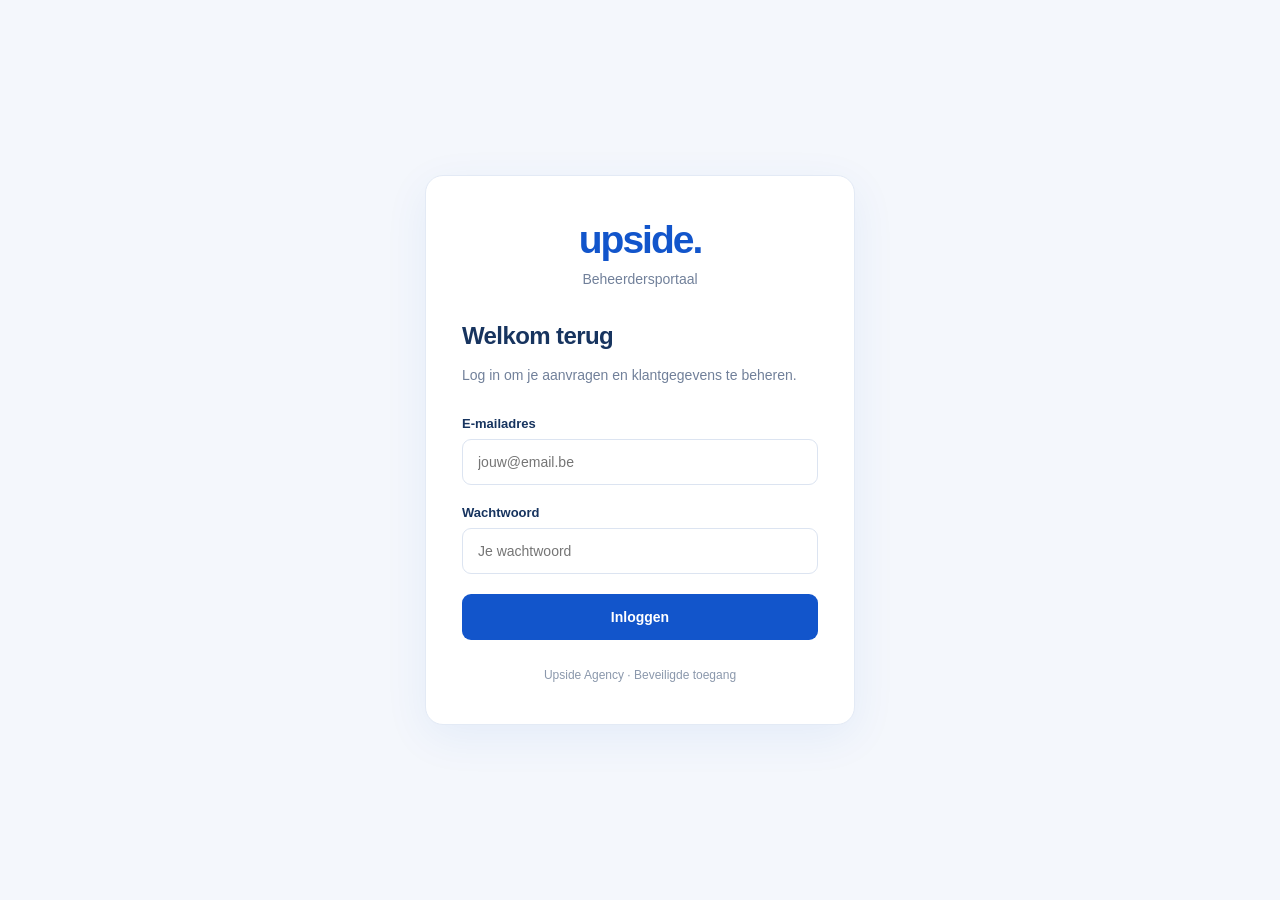
==== beheer/index.html @ b8862b99 "Add initial HTML structure for beheer portal" ====
<!DOCTYPE html>
<html lang="nl">
<head>
  <meta charset="UTF-8">
  <meta name="viewport" content="width=device-width, initial-scale=1.0">
  <meta name="robots" content="noindex, nofollow">
  <meta name="theme-color" content="#1255cb">

  <title>Beheer | Upside Agency</title>

  <style>
    * {
      box-sizing: border-box;
    }

    body {
      margin: 0;
      min-height: 100vh;
      font-family: Arial, Helvetica, sans-serif;
      background: #f4f7fc;
      color: #17345f;
    }

    .page {
      min-height: 100vh;
      display: flex;
      align-items: center;
      justify-content: center;
      padding: 24px;
    }

    .card {
      width: 100%;
      max-width: 430px;
      padding: 42px 36px;
      background: white;
      border: 1px solid #e3eaf5;
      border-radius: 18px;
      box-shadow: 0 12px 45px rgba(18, 85, 203, .07);
    }

    .brand {
      text-align: center;
      margin-bottom: 35px;
    }

    .logo {
      font-size: 39px;
      font-weight: 800;
      letter-spacing: -2px;
      color: #1255cb;
    }

    .brand p {
      margin: 9px 0 0;
      font-size: 14px;
      color: #71809a;
    }

    h1 {
      font-size: 24px;
      letter-spacing: -.6px;
      margin: 0 0 10px;
    }

    .description {
      font-size: 14px;
      line-height: 1.7;
      color: #71809a;
      margin-bottom: 28px;
    }

    label {
      display: block;
      margin-bottom: 8px;
      font-size: 13px;
      font-weight: 600;
    }

    input {
      width: 100%;
      padding: 14px 15px;
      margin-bottom: 20px;
      border: 1px solid #dce4f1;
      border-radius: 9px;
      background: #fff;
      font-size: 14px;
      color: #17345f;
      outline: none;
      transition: border-color .2s;
    }

    input:focus {
      border-color: #1255cb;
      box-shadow: 0 0 0 3px rgba(18, 85, 203, .08);
    }

    button {
      width: 100%;
      padding: 15px;
      border: 0;
      border-radius: 9px;
      background: #1255cb;
      color: white;
      font-size: 14px;
      font-weight: 700;
      cursor: pointer;
      transition: background .2s;
    }

    button:hover {
      background: #0c42a4;
    }

    button:disabled {
      opacity: .65;
      cursor: not-allowed;
    }

    .message {
      display: none;
      margin-top: 18px;
      padding: 13px;
      border-radius: 8px;
      background: #fff1f1;
      color: #a12626;
      font-size: 13px;
      line-height: 1.5;
    }

    .message.visible {
      display: block;
    }

    .footer {
      text-align: center;
      margin-top: 28px;
      color: #8b98ac;
      font-size: 12px;
    }

    .hidden {
      display: none !important;
    }

    .dashboard {
      width: 100%;
      max-width: 760px;
      background: white;
      border: 1px solid #e3eaf5;
      border-radius: 18px;
      padding: 36px;
    }

    .dashboard-header {
      display: flex;
      align-items: center;
      justify-content: space-between;
      gap: 20px;
      margin-bottom: 30px;
    }

    .dashboard-header .logo {
      font-size: 30px;
    }

    .logout {
      width: auto;
      padding: 11px 18px;
      background: #edf3ff;
      color: #1255cb;
    }

    .logout:hover {
      background: #dfeaff;
    }

    .welcome {
      padding: 28px;
      border-radius: 12px;
      background: #f4f7fc;
    }

    .welcome h1 {
      margin-bottom: 12px;
    }

    .welcome p {
      font-size: 14px;
      line-height: 1.7;
      color: #657794;
      margin: 0;
    }

    .email {
      margin-top: 15px !important;
      color: #1255cb !important;
      overflow-wrap: anywhere;
    }

    @media (max-width: 480px) {
      .card {
        padding: 34px 24px;
      }

      .dashboard {
        padding: 24px;
      }

      .dashboard-header {
        align-items: flex-start;
      }

      .welcome {
        padding: 22px;
      }
    }
  </style>
</head>

<body>

  <main class="page">

    <!-- LOGIN -->

    <section class="card hidden" id="loginScreen">

      <div class="brand">
        <div class="logo">upside.</div>
        <p>Beheerdersportaal</p>
      </div>

      <h1>Welkom terug</h1>

      <p class="description">
        Log in om je aanvragen en klantgegevens
        te beheren.
      </p>

      <form id="loginForm">

        <label for="email">E-mailadres</label>

        <input
          type="email"
          id="email"
          name="email"
          placeholder="jouw@email.be"
          autocomplete="username"
          required
        >

        <label for="password">Wachtwoord</label>

        <input
          type="password"
          id="password"
          name="password"
          placeholder="Je wachtwoord"
          autocomplete="current-password"
          required
        >

        <button type="submit" id="loginButton">
          Inloggen
        </button>

        <div
          class="message"
          id="loginMessage"
          role="alert"
        ></div>

      </form>

      <div class="footer">
        Upside Agency · Beveiligde toegang
      </div>

    </section>

    <!-- DASHBOARD -->

    <section class="dashboard hidden" id="dashboardScreen">

      <div class="dashboard-header">

        <div class="logo">upside.</div>

        <button
          type="button"
          class="logout"
          id="logoutButton"
        >
          Uitloggen
        </button>

      </div>

      <div class="welcome">

        <h1>Welkom in je dashboard</h1>

        <p>
          Je bent succesvol ingelogd op het
          beheerdersportaal van Upside Agency.
        </p>

        <p class="email" id="adminEmail"></p>

      </div>

      <div class="footer">
        Klantaanvragen en formulierbeheer
        worden in de volgende stap toegevoegd.
      </div>

    </section>

  </main>

  <script>
    "use strict";

    const loginScreen =
      document.getElementById("loginScreen");

    const dashboardScreen =
      document.getElementById("dashboardScreen");

    const loginForm =
      document.getElementById("loginForm");

    const loginButton =
      document.getElementById("loginButton");

    const loginMessage =
      document.getElementById("loginMessage");

    const adminEmail =
      document.getElementById("adminEmail");

    const logoutButton =
      document.getElementById("logoutButton");

    function showLogin() {
      loginScreen.classList.remove("hidden");
      dashboardScreen.classList.add("hidden");
    }

    function showDashboard(email) {
      loginScreen.classList.add("hidden");
      dashboardScreen.classList.remove("hidden");
      adminEmail.textContent = email || "";
    }

    function showError(message) {
      loginMessage.textContent = message;
      loginMessage.classList.add("visible");
    }

    function clearError() {
      loginMessage.textContent = "";
      loginMessage.classList.remove("visible");
    }

    // Controleer of er al een sessie bestaat.
    async function checkSession() {
      try {
        const response = await fetch(
          "/api/admin/me",
          {
            method: "GET",
            credentials: "same-origin",
            cache: "no-store"
          }
        );

        if (!response.ok) {
          showLogin();
          return;
        }

        const data = await response.json();

        if (data.authenticated === true) {
          showDashboard(data.email);
        } else {
          showLogin();
        }

      } catch (error) {
        showLogin();
        showError(
          "Verbinding mislukt. Probeer het opnieuw."
        );
      }
    }

    // Inloggen
    loginForm.addEventListener(
      "submit",
      async function(event) {
        event.preventDefault();

        clearError();

        loginButton.disabled = true;
        loginButton.textContent = "Even wachten...";

        const email =
          document.getElementById("email").value.trim();

        const password =
          document.getElementById("password").value;

        try {
          const response = await fetch(
            "/api/admin/login",
            {
              method: "POST",
              credentials: "same-origin",
              headers: {
                "Content-Type": "application/json"
              },
              body: JSON.stringify({
                email,
                password
              })
            }
          );

          const data = await response.json();

          if (!response.ok) {
            throw new Error(
              data.error || "Inloggen mislukt"
            );
          }

          document.getElementById("password").value = "";

          await checkSession();

        } catch (error) {
          showError(
            error.message || "Inloggen mislukt"
          );

        } finally {
          loginButton.disabled = false;
          loginButton.textContent = "Inloggen";
        }
      }
    );

    // Uitloggen
    logoutButton.addEventListener(
      "click",
      async function() {
        logoutButton.disabled = true;

        try {
          const response = await fetch(
            "/api/admin/logout",
            {
              method: "POST",
              credentials: "same-origin"
            }
          );

          if (!response.ok) {
            throw new Error("Uitloggen mislukt");
          }

          loginForm.reset();
          clearError();
          showLogin();

        } catch (error) {
          alert(
            "Uitloggen mislukt. Probeer opnieuw."
          );

        } finally {
          logoutButton.disabled = false;
        }
      }
    );

    checkSession();
  </script>

</body>
</html>
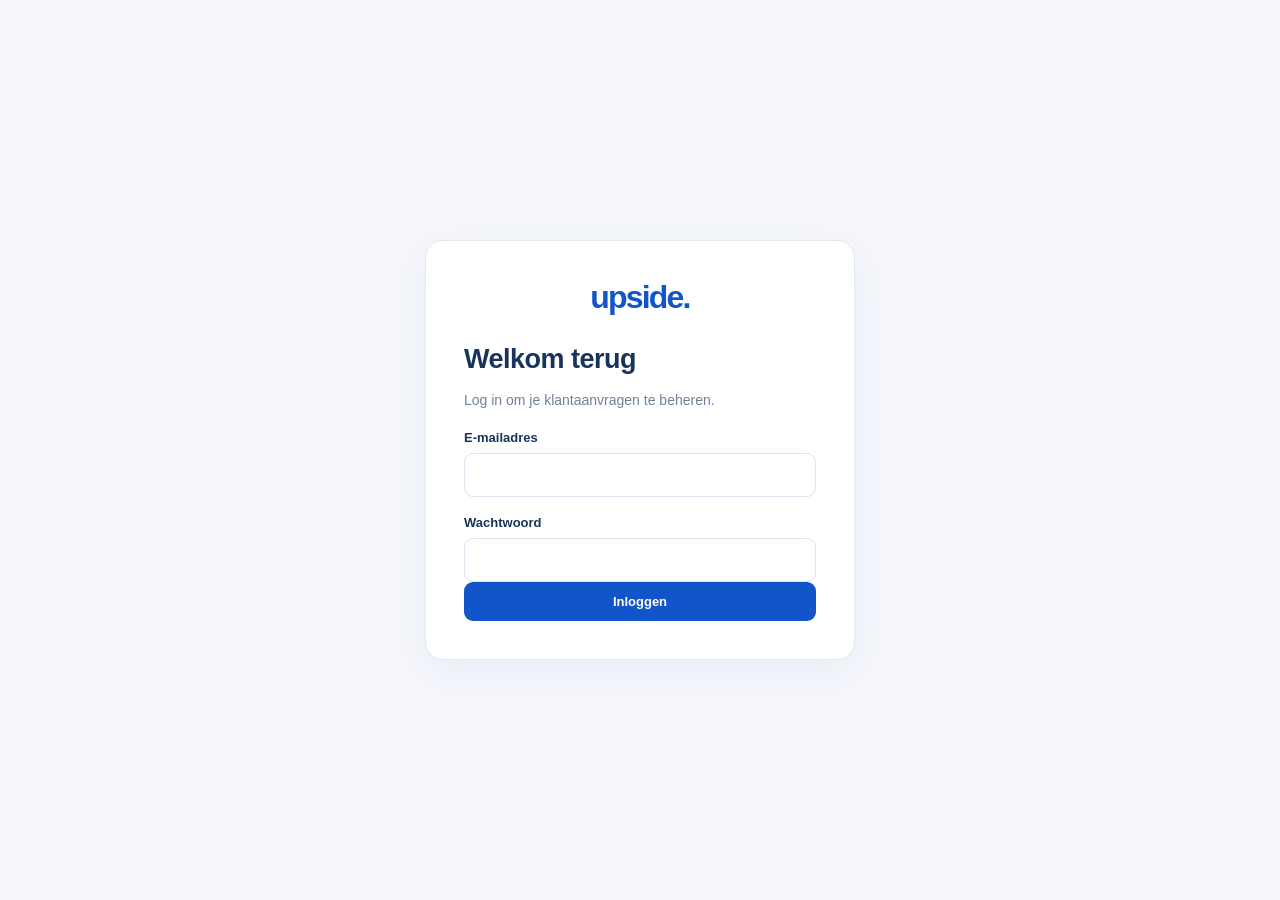
==== commit b3f530c0: "Update print statement from 'Hello' to 'Goodbye'" ====
--- a/beheer/index.html
+++ b/beheer/index.html
@@ -3,380 +3,742 @@
 <html lang="nl">
 <head>
   <meta charset="UTF-8">
-  <meta name="viewport" content="width=device-width, initial-scale=1.0">
+  <meta name="viewport" content="width=device-width, initial-scale=1">
   <meta name="robots" content="noindex, nofollow">
   <meta name="theme-color" content="#1255cb">
-
-  <title>Beheer | Upside Agency</title>
+  <title>Dashboard | Upside Agency</title>
 
   <style>
-    * {
-      box-sizing: border-box;
-    }
+    :root {
+      --blue: #1255cb;
+      --blue-dark: #0d419f;
+      --blue-light: #edf4ff;
+      --bg: #f5f7fc;
+      --white: #fff;
+      --ink: #18345c;
+      --muted: #71819b;
+      --line: #e2e9f3;
+      --green: #147d55;
+      --orange: #a86616;
+    }
+
+    * { box-sizing: border-box; }
 
     body {
       margin: 0;
-      min-height: 100vh;
       font-family: Arial, Helvetica, sans-serif;
-      background: #f4f7fc;
-      color: #17345f;
-    }
-
-    .page {
+      background: var(--bg);
+      color: var(--ink);
+    }
+
+    button, input, select, textarea {
+      font: inherit;
+    }
+
+    button { cursor: pointer; }
+
+    button:disabled {
+      opacity: .55;
+      cursor: not-allowed;
+    }
+
+    .hidden { display: none !important; }
+
+    .login-page {
       min-height: 100vh;
       display: flex;
       align-items: center;
       justify-content: center;
-      padding: 24px;
-    }
-
-    .card {
+      padding: 20px;
+    }
+
+    .login-card {
       width: 100%;
       max-width: 430px;
-      padding: 42px 36px;
       background: white;
-      border: 1px solid #e3eaf5;
+      border: 1px solid var(--line);
       border-radius: 18px;
-      box-shadow: 0 12px 45px rgba(18, 85, 203, .07);
-    }
-
-    .brand {
+      padding: 38px;
+      box-shadow: 0 12px 40px rgba(20,60,130,.06);
+    }
+
+    .logo {
+      color: var(--blue);
+      font-size: 32px;
+      font-weight: 800;
+      letter-spacing: -1.8px;
+    }
+
+    .login-card .logo {
       text-align: center;
-      margin-bottom: 35px;
-    }
-
-    .logo {
-      font-size: 39px;
-      font-weight: 800;
-      letter-spacing: -2px;
-      color: #1255cb;
-    }
-
-    .brand p {
-      margin: 9px 0 0;
+      margin-bottom: 28px;
+    }
+
+    h1, h2, h3 { letter-spacing: -.5px; }
+
+    h1 {
+      font-size: 27px;
+      margin: 0 0 8px;
+    }
+
+    h2 {
+      font-size: 20px;
+      margin: 0;
+    }
+
+    .muted {
+      color: var(--muted);
+      line-height: 1.6;
       font-size: 14px;
-      color: #71809a;
-    }
-
-    h1 {
-      font-size: 24px;
-      letter-spacing: -.6px;
-      margin: 0 0 10px;
-    }
-
-    .description {
-      font-size: 14px;
-      line-height: 1.7;
-      color: #71809a;
-      margin-bottom: 28px;
     }
 
     label {
       display: block;
-      margin-bottom: 8px;
       font-size: 13px;
-      font-weight: 600;
-    }
-
-    input {
+      font-weight: 700;
+      margin: 18px 0 8px;
+    }
+
+    input, select, textarea {
       width: 100%;
-      padding: 14px 15px;
-      margin-bottom: 20px;
-      border: 1px solid #dce4f1;
+      background: white;
+      border: 1px solid #dce5f2;
       border-radius: 9px;
-      background: #fff;
-      font-size: 14px;
-      color: #17345f;
+      padding: 12px 13px;
+      color: var(--ink);
       outline: none;
-      transition: border-color .2s;
-    }
-
-    input:focus {
-      border-color: #1255cb;
-      box-shadow: 0 0 0 3px rgba(18, 85, 203, .08);
-    }
-
-    button {
-      width: 100%;
-      padding: 15px;
+    }
+
+    input:focus, select:focus, textarea:focus {
+      border-color: var(--blue);
+      box-shadow: 0 0 0 3px rgba(18,85,203,.08);
+    }
+
+    textarea {
+      min-height: 115px;
+      resize: vertical;
+      line-height: 1.6;
+    }
+
+    .btn {
       border: 0;
+      background: var(--blue);
+      color: white;
       border-radius: 9px;
-      background: #1255cb;
-      color: white;
+      padding: 12px 18px;
+      font-size: 13px;
+      font-weight: 700;
+    }
+
+    .btn:hover { background: var(--blue-dark); }
+
+    .btn-secondary {
+      background: var(--blue-light);
+      color: var(--blue);
+    }
+
+    .btn-secondary:hover { background: #dceaff; }
+
+    .btn-outline {
+      background: white;
+      color: var(--blue);
+      border: 1px solid #cfddf3;
+    }
+
+    .btn-outline:hover { background: var(--blue-light); }
+
+    .full { width: 100%; }
+
+    .error {
+      color: #ae3030;
+      background: #fff0f0;
+      border-radius: 8px;
+      padding: 12px;
+      margin-top: 15px;
+      font-size: 13px;
+    }
+
+    .shell {
+      min-height: 100vh;
+      display: flex;
+    }
+
+    .sidebar {
+      width: 245px;
+      flex-shrink: 0;
+      background: white;
+      border-right: 1px solid var(--line);
+      padding: 28px 20px;
+      display: flex;
+      flex-direction: column;
+      gap: 30px;
+    }
+
+    .sidebar small {
+      display: block;
+      color: var(--muted);
+      margin-top: 5px;
+      font-size: 12px;
+    }
+
+    .nav-item {
+      background: var(--blue-light);
+      color: var(--blue);
+      padding: 13px;
+      border-radius: 9px;
       font-size: 14px;
       font-weight: 700;
-      cursor: pointer;
-      transition: background .2s;
-    }
-
-    button:hover {
-      background: #0c42a4;
-    }
-
-    button:disabled {
-      opacity: .65;
-      cursor: not-allowed;
-    }
-
-    .message {
-      display: none;
-      margin-top: 18px;
-      padding: 13px;
+    }
+
+    .sidebar-bottom { margin-top: auto; }
+
+    .main {
+      flex: 1;
+      min-width: 0;
+      padding: 36px;
+      max-width: 1500px;
+      margin: 0 auto;
+    }
+
+    .topbar {
+      display: flex;
+      justify-content: space-between;
+      align-items: center;
+      gap: 15px;
+      margin-bottom: 28px;
+    }
+
+    .topbar p { margin: 6px 0 0; }
+
+    .actions {
+      display: flex;
+      flex-wrap: wrap;
+      gap: 9px;
+    }
+
+    .stats {
+      display: grid;
+      grid-template-columns: repeat(4, minmax(0,1fr));
+      gap: 15px;
+      margin-bottom: 25px;
+    }
+
+    .stat {
+      background: white;
+      border: 1px solid var(--line);
+      border-radius: 13px;
+      padding: 22px;
+    }
+
+    .stat span {
+      color: var(--muted);
+      font-size: 13px;
+    }
+
+    .stat strong {
+      display: block;
+      font-size: 32px;
+      margin-top: 12px;
+      color: var(--blue);
+    }
+
+    .panel {
+      background: white;
+      border: 1px solid var(--line);
+      border-radius: 13px;
+      overflow: hidden;
+    }
+
+    .panel-header {
+      padding: 23px;
+      display: flex;
+      justify-content: space-between;
+      align-items: center;
+      gap: 15px;
+      border-bottom: 1px solid var(--line);
+    }
+
+    .filters {
+      display: flex;
+      gap: 10px;
+      padding: 18px 23px;
+      border-bottom: 1px solid var(--line);
+    }
+
+    .filters input { flex: 1; }
+    .filters select { max-width: 180px; }
+
+    .table-wrap { overflow-x: auto; }
+
+    table {
+      width: 100%;
+      border-collapse: collapse;
+      text-align: left;
+    }
+
+    th {
+      font-size: 12px;
+      color: var(--muted);
+      background: #fafcff;
+      font-weight: 700;
+      padding: 15px 22px;
+      white-space: nowrap;
+    }
+
+    td {
+      padding: 17px 22px;
+      border-top: 1px solid var(--line);
+      font-size: 13px;
+      vertical-align: middle;
+    }
+
+    td strong { font-size: 14px; }
+
+    .company-btn {
+      border: 0;
+      padding: 0;
+      background: none;
+      color: var(--blue);
+      font-weight: 700;
+      text-align: left;
+    }
+
+    .company-btn:hover { text-decoration: underline; }
+
+    .status {
+      display: inline-block;
+      border-radius: 20px;
+      padding: 6px 11px;
+      font-size: 12px;
+      font-weight: 700;
+      background: var(--blue-light);
+      color: var(--blue);
+    }
+
+    .status.opvolgen {
+      background: #fff3e4;
+      color: var(--orange);
+    }
+
+    .status.afgerond {
+      background: #e8f7ef;
+      color: var(--green);
+    }
+
+    .empty {
+      padding: 45px 20px;
+      text-align: center;
+      color: var(--muted);
+      font-size: 14px;
+    }
+
+    .detail-overlay {
+      position: fixed;
+      inset: 0;
+      z-index: 100;
+      background: rgba(17,38,75,.4);
+      display: flex;
+      justify-content: flex-end;
+    }
+
+    .detail {
+      width: min(600px, 100%);
+      height: 100%;
+      overflow-y: auto;
+      background: white;
+      padding: 30px;
+      box-shadow: -12px 0 40px rgba(0,0,0,.08);
+    }
+
+    .detail-top {
+      display: flex;
+      align-items: flex-start;
+      justify-content: space-between;
+      gap: 12px;
+      margin-bottom: 25px;
+    }
+
+    .close {
+      background: var(--blue-light);
+      color: var(--blue);
+      border: 0;
       border-radius: 8px;
-      background: #fff1f1;
-      color: #a12626;
+      padding: 9px 13px;
+      font-weight: 700;
+    }
+
+    .detail-section {
+      border-top: 1px solid var(--line);
+      padding: 22px 0;
+    }
+
+    .detail-section h3 {
+      font-size: 15px;
+      margin: 0 0 16px;
+    }
+
+    .field { margin-bottom: 17px; }
+
+    .field-name {
+      font-size: 12px;
+      font-weight: 700;
+      color: var(--muted);
+      margin-bottom: 6px;
+    }
+
+    .field-value {
+      font-size: 14px;
+      line-height: 1.65;
+      overflow-wrap: anywhere;
+      white-space: pre-wrap;
+    }
+
+    .save-message {
       font-size: 13px;
-      line-height: 1.5;
-    }
-
-    .message.visible {
-      display: block;
-    }
-
-    .footer {
-      text-align: center;
-      margin-top: 28px;
-      color: #8b98ac;
-      font-size: 12px;
-    }
-
-    .hidden {
-      display: none !important;
-    }
-
-    .dashboard {
-      width: 100%;
-      max-width: 760px;
-      background: white;
-      border: 1px solid #e3eaf5;
-      border-radius: 18px;
-      padding: 36px;
-    }
-
-    .dashboard-header {
-      display: flex;
-      align-items: center;
-      justify-content: space-between;
-      gap: 20px;
-      margin-bottom: 30px;
-    }
-
-    .dashboard-header .logo {
-      font-size: 30px;
-    }
-
-    .logout {
-      width: auto;
-      padding: 11px 18px;
-      background: #edf3ff;
-      color: #1255cb;
-    }
-
-    .logout:hover {
-      background: #dfeaff;
-    }
-
-    .welcome {
-      padding: 28px;
-      border-radius: 12px;
-      background: #f4f7fc;
-    }
-
-    .welcome h1 {
-      margin-bottom: 12px;
-    }
-
-    .welcome p {
-      font-size: 14px;
-      line-height: 1.7;
-      color: #657794;
-      margin: 0;
-    }
-
-    .email {
-      margin-top: 15px !important;
-      color: #1255cb !important;
-      overflow-wrap: anywhere;
-    }
-
-    @media (max-width: 480px) {
-      .card {
-        padding: 34px 24px;
-      }
-
-      .dashboard {
-        padding: 24px;
-      }
-
-      .dashboard-header {
+      margin-top: 12px;
+      color: var(--green);
+    }
+
+    @media(max-width: 1000px) {
+      .sidebar { width: 190px; }
+      .main { padding: 25px; }
+      .stats { grid-template-columns: repeat(2,1fr); }
+    }
+
+    @media(max-width: 700px) {
+      .shell { display: block; }
+
+      .sidebar {
+        width: 100%;
+        padding: 15px 20px;
+        flex-direction: row;
+        align-items: center;
+        justify-content: space-between;
+      }
+
+      .sidebar small, .nav-item, .sidebar-bottom {
+        display: none;
+      }
+
+      .main { padding: 20px 14px; }
+
+      .topbar {
         align-items: flex-start;
-      }
-
-      .welcome {
-        padding: 22px;
-      }
+        flex-direction: column;
+      }
+
+      .stats { gap: 9px; }
+
+      .stat { padding: 16px; }
+
+      .stat strong { font-size: 26px; }
+
+      .filters { flex-direction: column; }
+
+      .filters select { max-width: none; }
+
+      .detail { padding: 22px; }
+
+      th, td { padding: 14px; }
     }
   </style>
 </head>
 
 <body>
 
-  <main class="page">
-
-    <!-- LOGIN -->
-
-    <section class="card hidden" id="loginScreen">
-
-      <div class="brand">
-        <div class="logo">upside.</div>
-        <p>Beheerdersportaal</p>
-      </div>
+  <!-- LOGIN -->
+
+  <div class="login-page hidden" id="loginScreen">
+    <section class="login-card">
+      <div class="logo">upside.</div>
 
       <h1>Welkom terug</h1>
-
-      <p class="description">
-        Log in om je aanvragen en klantgegevens
-        te beheren.
+      <p class="muted">
+        Log in om je klantaanvragen te beheren.
       </p>
 
       <form id="loginForm">
-
         <label for="email">E-mailadres</label>
-
         <input
+          id="email"
           type="email"
-          id="email"
-          name="email"
-          placeholder="jouw@email.be"
           autocomplete="username"
           required
         >
 
         <label for="password">Wachtwoord</label>
-
         <input
+          id="password"
           type="password"
-          id="password"
-          name="password"
-          placeholder="Je wachtwoord"
           autocomplete="current-password"
           required
         >
 
-        <button type="submit" id="loginButton">
+        <button class="btn full" id="loginButton"
+                type="submit">
           Inloggen
         </button>
 
-        <div
-          class="message"
-          id="loginMessage"
-          role="alert"
-        ></div>
-
+        <div id="loginError" class="error hidden"
+             role="alert"></div>
       </form>
-
-      <div class="footer">
-        Upside Agency · Beveiligde toegang
+    </section>
+  </div>
+
+  <!-- DASHBOARD -->
+
+  <div class="shell hidden" id="dashboardScreen">
+
+    <aside class="sidebar">
+      <div>
+        <div class="logo">upside.</div>
+        <small>Beheerdersportaal</small>
       </div>
 
-    </section>
-
-    <!-- DASHBOARD -->
-
-    <section class="dashboard hidden" id="dashboardScreen">
-
-      <div class="dashboard-header">
-
-        <div class="logo">upside.</div>
-
-        <button
-          type="button"
-          class="logout"
-          id="logoutButton"
-        >
+      <div class="nav-item">Kennismakingsformulieren</div>
+
+      <div class="sidebar-bottom">
+        <p class="muted" id="sidebarEmail"></p>
+        <button class="btn btn-secondary full"
+                id="sidebarLogout">
           Uitloggen
         </button>
-
       </div>
-
-      <div class="welcome">
-
-        <h1>Welkom in je dashboard</h1>
-
-        <p>
-          Je bent succesvol ingelogd op het
-          beheerdersportaal van Upside Agency.
-        </p>
-
-        <p class="email" id="adminEmail"></p>
-
+    </aside>
+
+    <main class="main">
+
+      <div class="topbar">
+        <div>
+          <h1>Dashboard</h1>
+          <p class="muted">
+            Beheer je aanvragen en volg klanten op.
+          </p>
+        </div>
+
+        <div class="actions">
+          <button class="btn btn-outline"
+                  id="refreshButton">
+            Vernieuwen
+          </button>
+
+          <button class="btn"
+                  id="exportButton">
+            Exporteren naar CSV
+          </button>
+
+          <button class="btn btn-secondary"
+                  id="mobileLogout">
+            Uitloggen
+          </button>
+        </div>
       </div>
 
-      <div class="footer">
-        Klantaanvragen en formulierbeheer
-        worden in de volgende stap toegevoegd.
+      <section class="stats">
+        <div class="stat">
+          <span>Totaal aanvragen</span>
+          <strong id="statTotal">0</strong>
+        </div>
+
+        <div class="stat">
+          <span>Nieuw</span>
+          <strong id="statNieuw">0</strong>
+        </div>
+
+        <div class="stat">
+          <span>Opvolgen</span>
+          <strong id="statOpvolgen">0</strong>
+        </div>
+
+        <div class="stat">
+          <span>Afgerond</span>
+          <strong id="statAfgerond">0</strong>
+        </div>
+      </section>
+
+      <section class="panel">
+        <div class="panel-header">
+          <h2>Kennismakingsformulieren</h2>
+          <span class="muted" id="resultCount"></span>
+        </div>
+
+        <div class="filters">
+          <input
+            id="searchInput"
+            type="search"
+            placeholder="Zoek op bedrijfsnaam..."
+          >
+
+          <select id="statusFilter">
+            <option value="alle">Alle statussen</option>
+            <option value="nieuw">Nieuw</option>
+            <option value="opvolgen">Opvolgen</option>
+            <option value="afgerond">Afgerond</option>
+          </select>
+        </div>
+
+        <div class="table-wrap">
+          <table>
+            <thead>
+              <tr>
+                <th>Bedrijf</th>
+                <th>Datum</th>
+                <th>Budget</th>
+                <th>Status</th>
+                <th>Bekijken</th>
+              </tr>
+            </thead>
+
+            <tbody id="requestsBody"></tbody>
+          </table>
+        </div>
+
+        <div id="emptyState" class="empty hidden">
+          Geen aanvragen gevonden.
+        </div>
+
+        <div id="listMessage" class="error hidden"
+             style="margin:20px" role="alert"></div>
+      </section>
+    </main>
+  </div>
+
+  <!-- DETAILPANEEL -->
+
+  <div class="detail-overlay hidden" id="detailOverlay">
+    <section class="detail" role="dialog"
+             aria-modal="true"
+             aria-labelledby="detailTitle">
+
+      <div class="detail-top">
+        <div>
+          <h2 id="detailTitle">Aanvraag</h2>
+          <p class="muted" id="detailDate"></p>
+        </div>
+
+        <button class="close" id="closeDetail"
+                aria-label="Sluiten">
+          Sluiten
+        </button>
       </div>
 
+      <div class="detail-section">
+        <h3>Ingevulde antwoorden</h3>
+        <div id="detailFields"></div>
+      </div>
+
+      <div class="detail-section">
+        <h3>Interne opvolging</h3>
+
+        <label for="detailStatus">Status</label>
+        <select id="detailStatus">
+          <option value="nieuw">Nieuw</option>
+          <option value="opvolgen">Opvolgen</option>
+          <option value="afgerond">Afgerond</option>
+        </select>
+
+        <label for="detailNotes">Persoonlijke notities</label>
+        <textarea
+          id="detailNotes"
+          maxlength="5000"
+          placeholder="Bijvoorbeeld: klant bellen, offerte opmaken..."
+        ></textarea>
+
+        <button class="btn full" id="saveButton">
+          Wijzigingen opslaan
+        </button>
+
+        <p class="save-message" id="saveMessage"
+           role="status"></p>
+      </div>
+
     </section>
-
-  </main>
+  </div>
 
   <script>
     "use strict";
 
-    const loginScreen =
-      document.getElementById("loginScreen");
-
-    const dashboardScreen =
-      document.getElementById("dashboardScreen");
-
-    const loginForm =
-      document.getElementById("loginForm");
-
-    const loginButton =
-      document.getElementById("loginButton");
-
-    const loginMessage =
-      document.getElementById("loginMessage");
-
-    const adminEmail =
-      document.getElementById("adminEmail");
-
-    const logoutButton =
-      document.getElementById("logoutButton");
+    const $ = selector =>
+      document.querySelector(selector);
+
+    let requests = [];
+    let selectedId = null;
+
+    const labels = [
+      ["company", "Bedrijfsnaam"],
+      ["activities", "Activiteiten"],
+      ["clients", "Klanten"],
+      ["existing_tools", "Bestaande tools"],
+      ["acquisition", "Klantenwerving"],
+      ["services", "Gewenste diensten"],
+      ["challenge", "Grootste uitdaging"],
+      ["photos", "Foto's"],
+      ["budget", "Budget"],
+      ["notes", "Opmerkingen klant"],
+      ["language", "Taal"],
+      ["consent_at", "Toestemming gegeven op"]
+    ];
+
+    function escapeHtml(value) {
+      return String(value ?? "").replace(
+        /[&<>"']/g,
+        char => ({
+          "&": "&amp;",
+          "<": "&lt;",
+          ">": "&gt;",
+          '"': "&quot;",
+          "'": "&#39;"
+        })[char]
+      );
+    }
 
     function showLogin() {
-      loginScreen.classList.remove("hidden");
-      dashboardScreen.classList.add("hidden");
+      $("#loginScreen").classList.remove("hidden");
+      $("#dashboardScreen").classList.add("hidden");
+      closeDetail();
     }
 
     function showDashboard(email) {
-      loginScreen.classList.add("hidden");
-      dashboardScreen.classList.remove("hidden");
-      adminEmail.textContent = email || "";
-    }
-
-    function showError(message) {
-      loginMessage.textContent = message;
-      loginMessage.classList.add("visible");
-    }
-
-    function clearError() {
-      loginMessage.textContent = "";
-      loginMessage.classList.remove("visible");
-    }
-
-    // Controleer of er al een sessie bestaat.
+      $("#loginScreen").classList.add("hidden");
+      $("#dashboardScreen").classList.remove("hidden");
+      $("#sidebarEmail").textContent = email || "";
+    }
+
+    async function api(url, options = {}) {
+      const response = await fetch(url, {
+        credentials: "same-origin",
+        cache: "no-store",
+        ...options
+      });
+
+      if (response.status === 401) {
+        showLogin();
+        throw new Error("Je sessie is verlopen. Log opnieuw in.");
+      }
+
+      let data;
+
+      try {
+        data = await response.json();
+      } catch {
+        throw new Error("Ongeldig antwoord van de server.");
+      }
+
+      if (!response.ok) {
+        throw new Error(
+          data.error || "Er is iets misgegaan."
+        );
+      }
+
+      return data;
+    }
+
     async function checkSession() {
       try {
-        const response = await fetch(
-          "/api/admin/me",
-          {
-            method: "GET",
-            credentials: "same-origin",
-            cache: "no-store"
-          }
-        );
+        const response = await fetch("/api/admin/me", {
+          credentials: "same-origin",
+          cache: "no-store"
+        });
 
         if (!response.ok) {
           showLogin();
@@ -385,107 +747,454 @@
 
         const data = await response.json();
 
-        if (data.authenticated === true) {
-          showDashboard(data.email);
+        if (!data.authenticated) {
+          showLogin();
+          return;
+        }
+
+        showDashboard(data.email);
+        await loadRequests();
+
+      } catch (error) {
+        if (!$("#dashboardScreen").classList.contains("hidden")) {
+          showListError(error.message);
         } else {
           showLogin();
         }
+      }
+    }
+
+    $("#loginForm").addEventListener(
+      "submit",
+      async event => {
+        event.preventDefault();
+
+        const button = $("#loginButton");
+        const errorBox = $("#loginError");
+
+        button.disabled = true;
+        button.textContent = "Even wachten...";
+        errorBox.classList.add("hidden");
+
+        try {
+          await api("/api/admin/login", {
+            method: "POST",
+            headers: {
+              "Content-Type": "application/json"
+            },
+            body: JSON.stringify({
+              email: $("#email").value.trim(),
+              password: $("#password").value
+            })
+          });
+
+          $("#password").value = "";
+          await checkSession();
+
+        } catch (error) {
+          errorBox.textContent = error.message;
+          errorBox.classList.remove("hidden");
+
+        } finally {
+          button.disabled = false;
+          button.textContent = "Inloggen";
+        }
+      }
+    );
+
+    async function logout() {
+      try {
+        await api("/api/admin/logout", {
+          method: "POST"
+        });
+
+        requests = [];
+        selectedId = null;
+        $("#loginForm").reset();
+        showLogin();
 
       } catch (error) {
-        showLogin();
-        showError(
-          "Verbinding mislukt. Probeer het opnieuw."
+        alert(error.message);
+      }
+    }
+
+    $("#sidebarLogout").addEventListener("click", logout);
+    $("#mobileLogout").addEventListener("click", logout);
+
+    function showListError(message) {
+      $("#listMessage").textContent = message;
+      $("#listMessage").classList.remove("hidden");
+    }
+
+    function formatDate(value) {
+      if (!value) return "—";
+
+      const raw = String(value);
+
+      const normalized = raw.includes("T")
+        ? raw
+        : raw.replace(" ", "T") + "Z";
+
+      const date = new Date(normalized);
+
+      if (Number.isNaN(date.getTime())) {
+        return raw;
+      }
+
+      return date.toLocaleDateString("nl-BE", {
+        day: "2-digit",
+        month: "short",
+        year: "numeric"
+      });
+    }
+
+    function displayValue(value) {
+      if (value === null || value === undefined) {
+        return "—";
+      }
+
+      if (typeof value === "string") {
+        const trimmed = value.trim();
+
+        if (!trimmed) return "—";
+
+        if (trimmed.startsWith("[")) {
+          try {
+            const parsed = JSON.parse(trimmed);
+
+            if (Array.isArray(parsed)) {
+              return parsed.length
+                ? parsed.join(", ")
+                : "—";
+            }
+          } catch {
+            // Toon de oorspronkelijke waarde.
+          }
+        }
+
+        return trimmed;
+      }
+
+      return String(value);
+    }
+
+    async function loadRequests() {
+      $("#listMessage").classList.add("hidden");
+
+      try {
+        const data = await api("/api/admin/requests");
+
+        requests = Array.isArray(data.requests)
+          ? data.requests
+          : [];
+
+        updateStats();
+        renderRequests();
+
+        if (data.has_more) {
+          showListError(
+            "Er zijn meer dan 1000 aanvragen. " +
+            "De lijst toont voorlopig maximaal 1000 records."
+          );
+        }
+
+      } catch (error) {
+        showListError(error.message);
+      }
+    }
+
+    function updateStats() {
+      $("#statTotal").textContent = requests.length;
+
+      for (const status of [
+        "nieuw",
+        "opvolgen",
+        "afgerond"
+      ]) {
+        const count = requests.filter(
+          item => item.status === status
+        ).length;
+
+        const elementId = {
+          nieuw: "#statNieuw",
+          opvolgen: "#statOpvolgen",
+          afgerond: "#statAfgerond"
+        }[status];
+
+        $(elementId).textContent = count;
+      }
+    }
+
+    function renderRequests() {
+      const query = $("#searchInput").value
+        .trim()
+        .toLowerCase();
+
+      const filter = $("#statusFilter").value;
+
+      const filtered = requests.filter(item => {
+        const matchesName = String(item.company || "")
+          .toLowerCase()
+          .includes(query);
+
+        const matchesStatus =
+          filter === "alle" || item.status === filter;
+
+        return matchesName && matchesStatus;
+      });
+
+      $("#resultCount").textContent =
+        filtered.length + " aanvragen";
+
+      $("#emptyState").classList.toggle(
+        "hidden",
+        filtered.length > 0
+      );
+
+      $("#requestsBody").innerHTML = filtered.map(item => {
+        const status = [
+          "nieuw",
+          "opvolgen",
+          "afgerond"
+        ].includes(item.status)
+          ? item.status
+          : "nieuw";
+
+        const statusLabel = {
+          nieuw: "Nieuw",
+          opvolgen: "Opvolgen",
+          afgerond: "Afgerond"
+        }[status];
+
+        return `
+          <tr>
+            <td>
+              <button
+                class="company-btn"
+                data-open="${escapeHtml(item.id)}"
+              >
+                ${escapeHtml(item.company)}
+              </button>
+            </td>
+
+            <td>${escapeHtml(formatDate(item.created_at))}</td>
+
+            <td>${escapeHtml(displayValue(item.budget))}</td>
+
+            <td>
+              <span class="status ${status}">
+                ${statusLabel}
+              </span>
+            </td>
+
+            <td>
+              <button
+                class="btn btn-secondary"
+                data-open="${escapeHtml(item.id)}"
+              >
+                Bekijken
+              </button>
+            </td>
+          </tr>
+        `;
+      }).join("");
+    }
+
+    $("#requestsBody").addEventListener(
+      "click",
+      event => {
+        const button = event.target.closest("[data-open]");
+
+        if (button) {
+          openDetail(button.dataset.open);
+        }
+      }
+    );
+
+    $("#searchInput").addEventListener(
+      "input",
+      renderRequests
+    );
+
+    $("#statusFilter").addEventListener(
+      "change",
+      renderRequests
+    );
+
+    $("#refreshButton").addEventListener(
+      "click",
+      loadRequests
+    );
+
+    async function openDetail(id) {
+      selectedId = id;
+      $("#saveMessage").textContent = "";
+      $("#detailOverlay").classList.remove("hidden");
+      $("#detailTitle").textContent = "Aanvraag laden...";
+      $("#detailFields").textContent = "";
+
+      try {
+        const data = await api(
+          "/api/admin/requests/" + encodeURIComponent(id)
         );
-      }
-    }
-
-    // Inloggen
-    loginForm.addEventListener(
-      "submit",
-      async function(event) {
-        event.preventDefault();
-
-        clearError();
-
-        loginButton.disabled = true;
-        loginButton.textContent = "Even wachten...";
-
-        const email =
-          document.getElementById("email").value.trim();
-
-        const password =
-          document.getElementById("password").value;
+
+        if (selectedId !== id) return;
+
+        const item = data.request;
+
+        $("#detailTitle").textContent =
+          item.company || "Aanvraag";
+
+        $("#detailDate").textContent =
+          "Ontvangen: " + formatDate(item.created_at);
+
+        $("#detailFields").innerHTML = labels.map(
+          ([key, label]) => `
+            <div class="field">
+              <div class="field-name">
+                ${escapeHtml(label)}
+              </div>
+              <div class="field-value">
+                ${escapeHtml(displayValue(item[key]))}
+              </div>
+            </div>
+          `
+        ).join("");
+
+        $("#detailStatus").value = item.status || "nieuw";
+        $("#detailNotes").value = item.admin_notes || "";
+
+      } catch (error) {
+        if (selectedId !== id) return;
+
+        $("#detailTitle").textContent = "Fout";
+        $("#detailFields").textContent = error.message;
+      }
+    }
+
+    function closeDetail() {
+      selectedId = null;
+      $("#detailOverlay").classList.add("hidden");
+    }
+
+    $("#closeDetail").addEventListener(
+      "click",
+      closeDetail
+    );
+
+    $("#detailOverlay").addEventListener(
+      "click",
+      event => {
+        if (event.target === $("#detailOverlay")) {
+          closeDetail();
+        }
+      }
+    );
+
+    document.addEventListener("keydown", event => {
+      if (event.key === "Escape") {
+        closeDetail();
+      }
+    });
+
+    $("#saveButton").addEventListener(
+      "click",
+      async () => {
+        if (!selectedId) return;
+
+        const id = selectedId;
+        const button = $("#saveButton");
+
+        button.disabled = true;
+        button.textContent = "Opslaan...";
+        $("#saveMessage").textContent = "";
 
         try {
-          const response = await fetch(
-            "/api/admin/login",
+          const data = await api(
+            "/api/admin/requests/" + encodeURIComponent(id),
             {
-              method: "POST",
-              credentials: "same-origin",
+              method: "PATCH",
               headers: {
                 "Content-Type": "application/json"
               },
               body: JSON.stringify({
-                email,
-                password
+                status: $("#detailStatus").value,
+                admin_notes: $("#detailNotes").value
               })
             }
           );
 
-          const data = await response.json();
-
-          if (!response.ok) {
-            throw new Error(
-              data.error || "Inloggen mislukt"
-            );
+          const index = requests.findIndex(
+            item => item.id === id
+          );
+
+          if (index !== -1) {
+            requests[index] = data.request;
           }
 
-          document.getElementById("password").value = "";
-
-          await checkSession();
+          updateStats();
+          renderRequests();
+
+          if (selectedId === id) {
+            $("#saveMessage").textContent =
+              "Wijzigingen opgeslagen.";
+          }
 
         } catch (error) {
-          showError(
-            error.message || "Inloggen mislukt"
-          );
+          $("#saveMessage").textContent = error.message;
 
         } finally {
-          loginButton.disabled = false;
-          loginButton.textContent = "Inloggen";
+          button.disabled = false;
+          button.textContent = "Wijzigingen opslaan";
         }
       }
     );
 
-    // Uitloggen
-    logoutButton.addEventListener(
+    $("#exportButton").addEventListener(
       "click",
-      async function() {
-        logoutButton.disabled = true;
+      async () => {
+        const button = $("#exportButton");
+        button.disabled = true;
 
         try {
           const response = await fetch(
-            "/api/admin/logout",
+            "/api/admin/export",
             {
-              method: "POST",
-              credentials: "same-origin"
+              credentials: "same-origin",
+              cache: "no-store"
             }
           );
 
+          if (response.status === 401) {
+            showLogin();
+            throw new Error("Log opnieuw in.");
+          }
+
           if (!response.ok) {
-            throw new Error("Uitloggen mislukt");
+            throw new Error("Exporteren mislukt.");
           }
 
-          loginForm.reset();
-          clearError();
-          showLogin();
+          const blob = await response.blob();
+          const url = URL.createObjectURL(blob);
+
+          const link = document.createElement("a");
+          link.href = url;
+          link.download =
+            "upside-aanvragen-" +
+            new Date().toISOString().slice(0,10) +
+            ".csv";
+
+          document.body.appendChild(link);
+          link.click();
+          link.remove();
+
+          setTimeout(() => URL.revokeObjectURL(url), 1000);
 
         } catch (error) {
-          alert(
-            "Uitloggen mislukt. Probeer opnieuw."
-          );
+          alert(error.message);
 
         } finally {
-          logoutButton.disabled = false;
+          button.disabled = false;
         }
       }
     );
